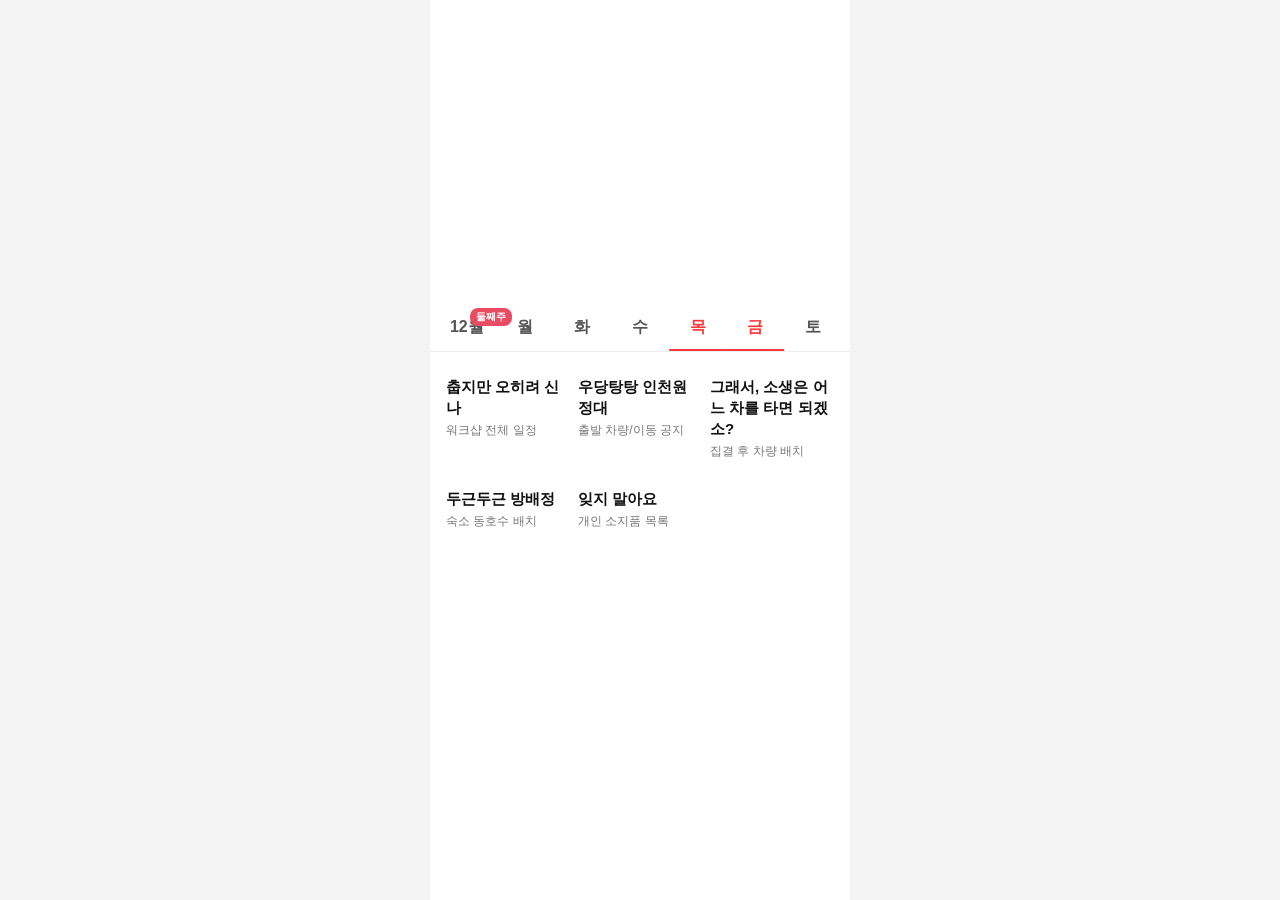
==== index.html @ d111daac "Add workshop notice website" ====
<!doctype html>
<html lang="ko">
<head>
  <meta charset="UTF-8" />
  <meta name="viewport" content="width=device-width, initial-scale=1.0" />
  <title>B world 웹툰</title>
  <link rel="stylesheet" href="./style.css" />
</head>
<body>
    <main class="container">
        <section class="hero" aria-label="추천 작품"></section>
    <nav class="tabs" aria-label="카테고리">
      <button class="tab rank"><span class="date">12월</span>
        <span class="count-badge">둘째주</span>
    </button>
      <button class="tab"><span class="date">월</span></button>
      <button class="tab"><span class="date">화</span></button>
      <button class="tab"><span class="date">수</span></button>
      <button class="tab active"><span class="date">목</span></button>
      <button class="tab active"><span class="date">금</span></button>
      <button class="tab"><span class="date">토</span></button>
    </nav>

    <section class="grid" aria-label="추천 웹툰">
      <a class="card" href="./detail.html?id=1">
        <img class="card-image" src="./img/thumb_01.png" alt="" />
        <h3 class="title">춥지만 오히려 신나</h3>
        <p class="subtitle">워크샵 전체 일정</p>
      </a>
      <a class="card" href="./detail.html?id=2">
        <img class="card-image" src="./img/thumb_02.png" alt="" />
        <h3 class="title">우당탕탕 인천원정대</h3>
        <p class="subtitle">출발 차량/이동 공지</p>
      </a>
      <a class="card" href="./detail.html?id=3">
        <img class="card-image" src="./img/thumb_03.png" alt="" />
        <h3 class="title">그래서, 소생은 어느 차를 타면 되겠소?</h3>
        <p class="subtitle">집결 후 차량 배치</p>
      </a>
      <a class="card" href="./detail.html?id=4">
        <img class="card-image" src="./img/thumb_04.png" alt="" />
        <h3 class="title">두근두근 방배정</h3>
        <p class="subtitle">숙소 동호수 배치</p>
      </a>
      <a class="card" href="./detail.html?id=5">
        <img class="card-image" src="./img/thumb_05.png" alt="" />
        <h3 class="title">잊지 말아요</h3>
        <p class="subtitle">개인 소지품 목록</p>
      </a>

    </section>
  </main>
</body>
</html>
---- style.css ----
:root {
      font-family: -apple-system, BlinkMacSystemFont, "Apple SD Gothic Neo", "Noto Sans KR", sans-serif;
      color: #111;
      background: #f3f3f3;
    }

    * { box-sizing: border-box; }

    body {
      margin: 0;
      min-width: 320px;
      background: #f3f3f3;
    }

    .container,
    .container_detail {
      width: 100%;
      max-width: 420px;
      min-height: 100vh;
      margin: 0 auto;
      overflow: hidden;
      background: #fff;
    }

    .hero {
      position: relative;
      display: block;
      width: 100%;
      height: 304px;
      overflow: hidden;
      object-fit: cover;
      background-image: url('./img/key_visual.png');
      background-size: cover;
      padding: 70px 16px 0 16px;
    }

    .hero-badge {
      position: absolute;
      left: 142px;
      top: 14px;
      z-index: 2;
      min-width: 106px;
      height: 34px;
      display: grid;
      place-items: center;
      padding: 0 10px;
      color: #eadbb7;
      font-family: Georgia, "Times New Roman", serif;
      font-size: 16px;
      letter-spacing: -1px;
      border: 1px solid rgba(236, 216, 169, .75);
      background: rgba(45, 49, 75, .78);
      transform: rotate(-2deg);
      /* box-shadow: 0 2px 8px rgba(0,0,0,.12); */
    }


    .tabs {
      position: relative;
      height: 48px;
      display: flex;
      align-items: flex-end;
      justify-content: center;
      border-bottom: 1.5px solid #eee;
      background: #fff;
      gap: 0px;
      padding: 0 8px;
    }

    .tab {
      position: relative;
      height: 100%;
      width: 100%;
      display: flex;
      align-items: flex-end;
      justify-content: center;
      align-items: center;  
      border: 0;
      background: transparent;
      color: #555;
      font-size: 16px;
      font-weight: 700;
    }

    .tab.active {
      color: #FC3A3E;
    }

    .tab.active::after {
      content: "";
      position: absolute;
      left: 50%;
      bottom: 0px;
      width: 100%;
      height: 2px;
      background: #FC3A3E;
      transform: translateX(-50%);
    }

    .tab .icon {
      position: absolute;
      top: 1px;
      font-size: 16px;
      line-height: 1;
    }

    .tab.home .icon { color: #3a78c7; }
    .tab.rank .icon { color: #4a8cda; }

    .count-badge {
      position: absolute;
      top: 4px;
      right: -16px;
      width: auto;
      height: auto;
      display: grid;
      place-items: center;
      border-radius: 8px;
      background: #eb4b62;
      color: #fff;
      font-size: 10px;
      line-height: 1;
      padding: 4px 6px 4px 6px;
    }

    .grid {
      display: grid;
      grid-template-columns: repeat(3, 1fr);
      column-gap: 8px;
      row-gap: 20px;
      padding: 16px 16px 72px;
      background: #fff;
    }

    .card {
      display: block;
      color: inherit;
      text-decoration: none;
      width: 100%;
      min-width: 0;
      cursor: pointer;
    }

    .card:focus-visible, .back-link:focus-visible {
      outline: 3px solid #FC3A3E;
      outline-offset: 3px;
      border-radius: 6px;
    }

    .detail-nav {
      display: grid;
      grid-template-columns: 52px minmax(0, 1fr) 52px;
      align-items: center;
      height: 52px;
      border-bottom: 1px solid #eee;
      background: #fff;
    }
    .back-link {
      display: flex;
      align-items: center;
      justify-content: center;
      width: 52px;
      height: 52px;
      color: #111;
      text-decoration: none;
    }
    .detail-title {
      min-width: 0;
      margin: 0;
      overflow: hidden;
      font-size: 16px;
      font-weight: 600;
      line-height: 1.4;
      text-align: center;
      text-overflow: ellipsis;
      white-space: nowrap;
    }
    .detail-image { display: block; width: 100%; height: auto; ; }
    .detail-image[hidden] { display: none; }

    .card-image {
      display: block;
      width: 100%;
      max-width: 390px;
      height: auto;
      overflow: hidden;
      border-radius: 6px;
      background: #ddd;
      gap: 4px;
    }
    .title {
      height: auto;
      margin-top: 8px;
      margin-bottom: 4px;
      font-size: 15px;
      font-weight: 600;
      line-height: 1.4;
    }

    .subtitle {
      margin: 0;
      color: #777;
      font-size: 12px;
      line-height: 1.4;
      white-space: nowrap;
    }

    @media (max-width: 389px) {
      .hero { height: 44vw; max-height: 174px; }
      .tabs { height: 14vw; max-height: 54px; }
    }
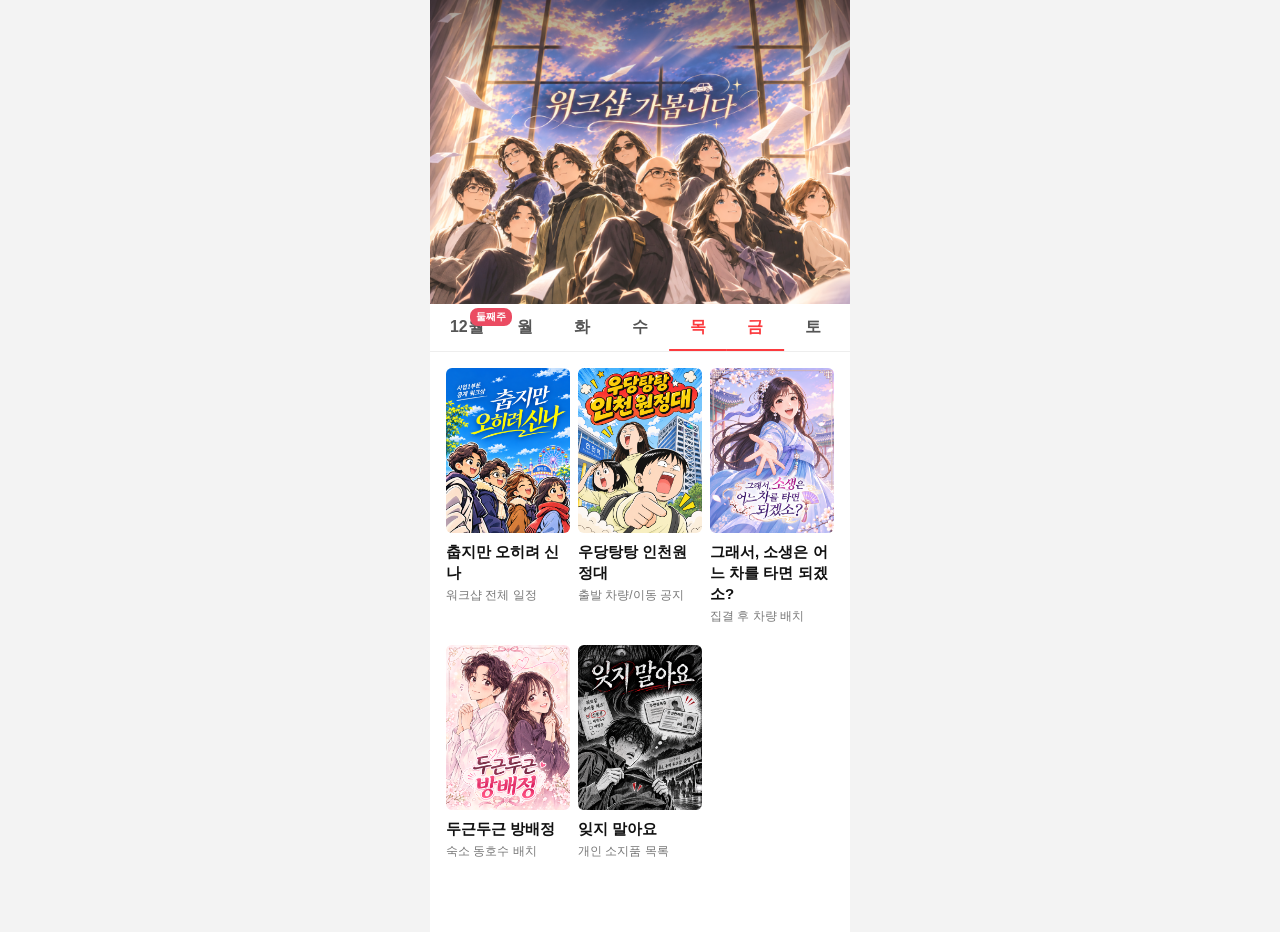
==== commit dba09578: "워크샵 안내 사이트 추가" ====
--- a/index.html
+++ b/index.html
@@ -3,7 +3,7 @@
 <head>
   <meta charset="UTF-8" />
   <meta name="viewport" content="width=device-width, initial-scale=1.0" />
-  <title>B world 웹툰</title>
+  <title>워크샵 가봅시다</title>
   <link rel="stylesheet" href="./style.css" />
 </head>
 <body>
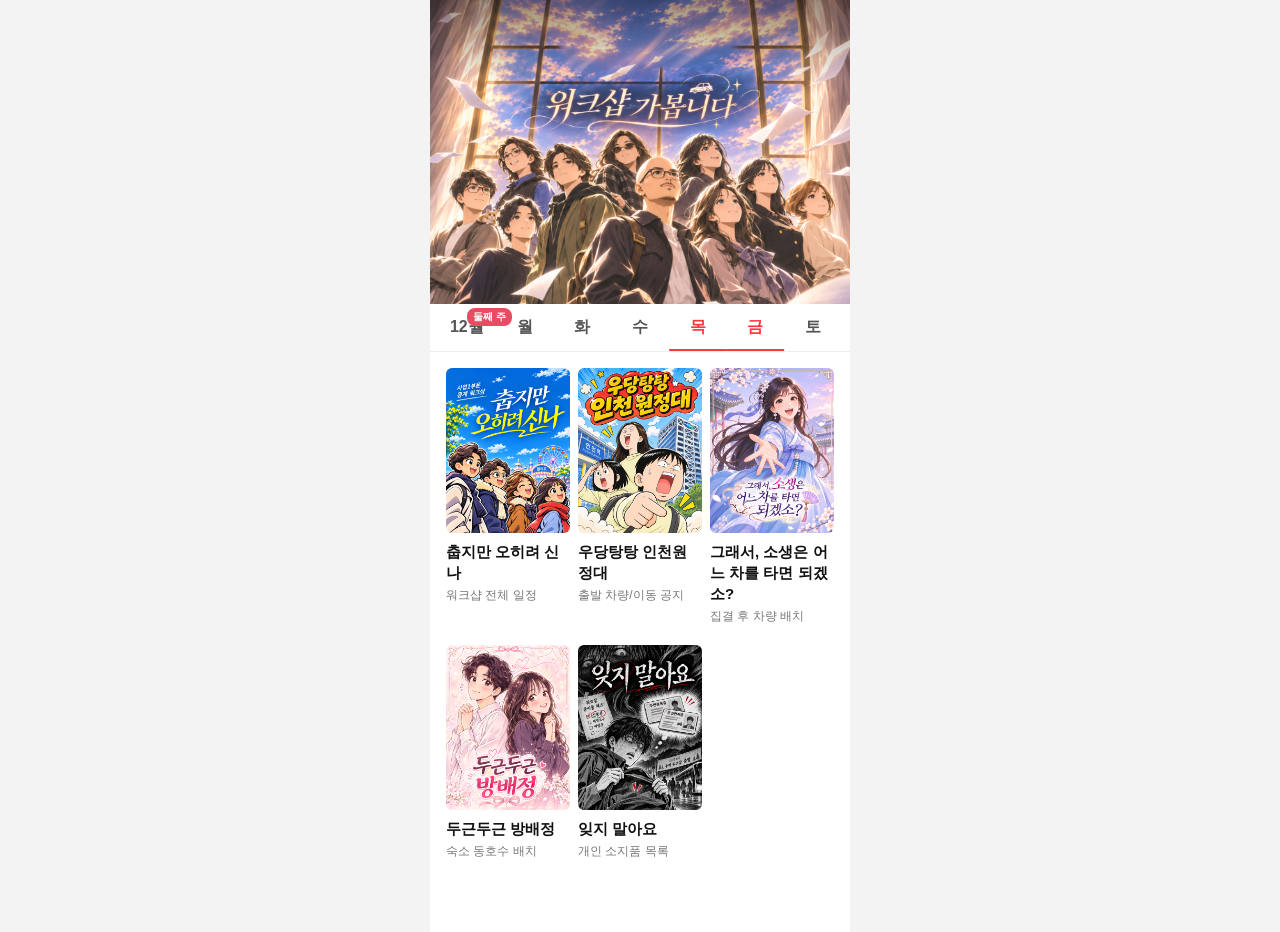
==== commit ad8bd027: "update" ====
--- a/index.html
+++ b/index.html
@@ -11,7 +11,7 @@
         <section class="hero" aria-label="추천 작품"></section>
     <nav class="tabs" aria-label="카테고리">
       <button class="tab rank"><span class="date">12월</span>
-        <span class="count-badge">둘째주</span>
+        <span class="count-badge">둘째 주</span>
     </button>
       <button class="tab"><span class="date">월</span></button>
       <button class="tab"><span class="date">화</span></button>
--- a/style.css
+++ b/style.css
@@ -20,6 +20,8 @@
       margin: 0 auto;
       overflow: hidden;
       background: #fff;
+      padding: 52px, 0;
+      
     }
 
     .hero {
@@ -149,6 +151,10 @@
 
     .detail-nav {
       display: grid;
+      position: fixed;
+      top: 0;
+      width: 100%;
+      max-width: 420px;
       grid-template-columns: 52px minmax(0, 1fr) 52px;
       align-items: center;
       height: 52px;
@@ -175,7 +181,12 @@
       text-overflow: ellipsis;
       white-space: nowrap;
     }
-    .detail-image { display: block; width: 100%; height: auto; ; }
+    .detail-image {
+      display: block; 
+      width: 100%; 
+      height: auto;  
+      margin-top: 52px;
+    }
     .detail-image[hidden] { display: none; }
 
     .card-image {
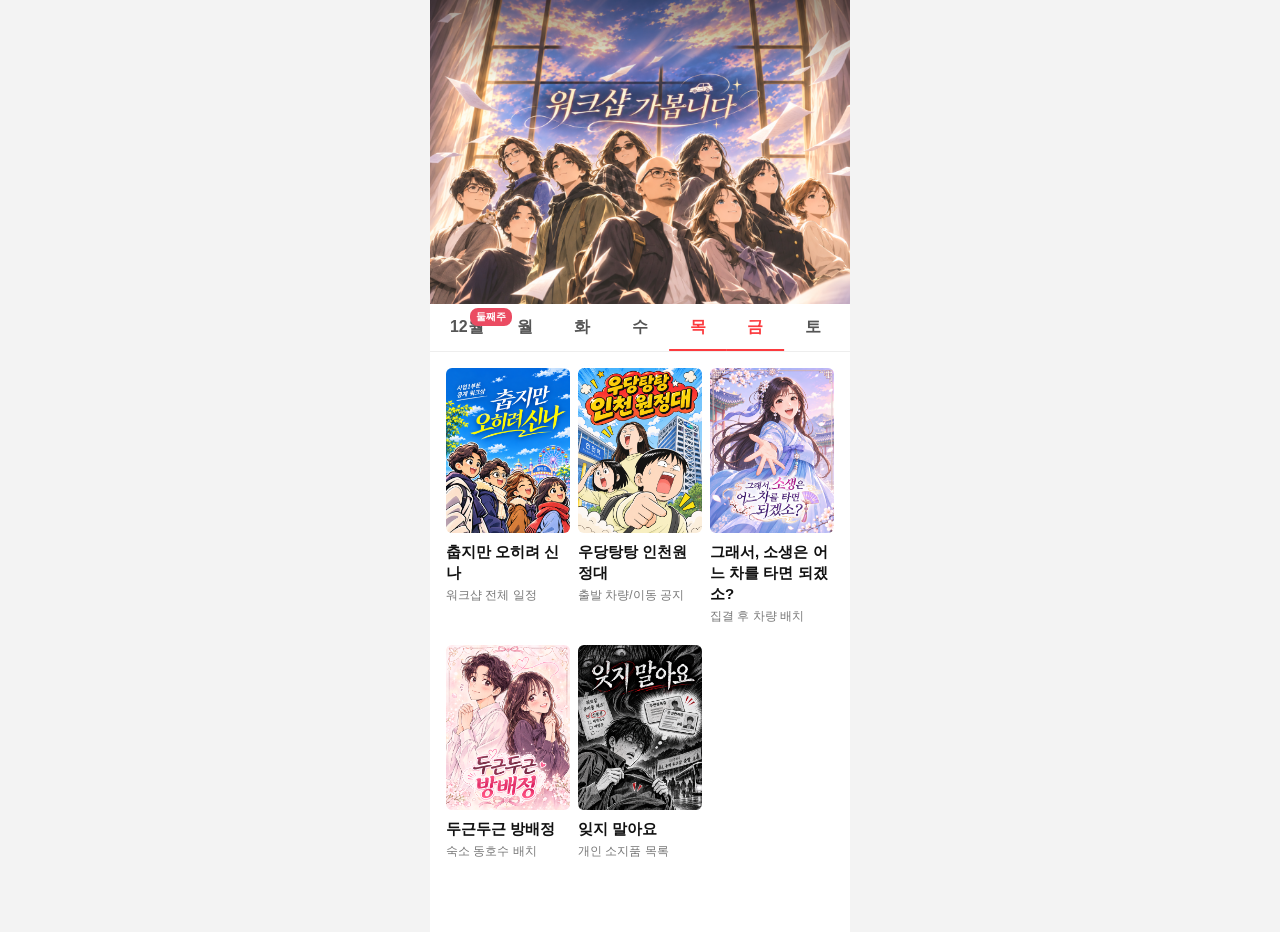
==== commit 2a402b43: "Update workshop page title" ====
--- a/index.html
+++ b/index.html
@@ -11,7 +11,7 @@
         <section class="hero" aria-label="추천 작품"></section>
     <nav class="tabs" aria-label="카테고리">
       <button class="tab rank"><span class="date">12월</span>
-        <span class="count-badge">둘째 주</span>
+        <span class="count-badge">둘째주</span>
     </button>
       <button class="tab"><span class="date">월</span></button>
       <button class="tab"><span class="date">화</span></button>
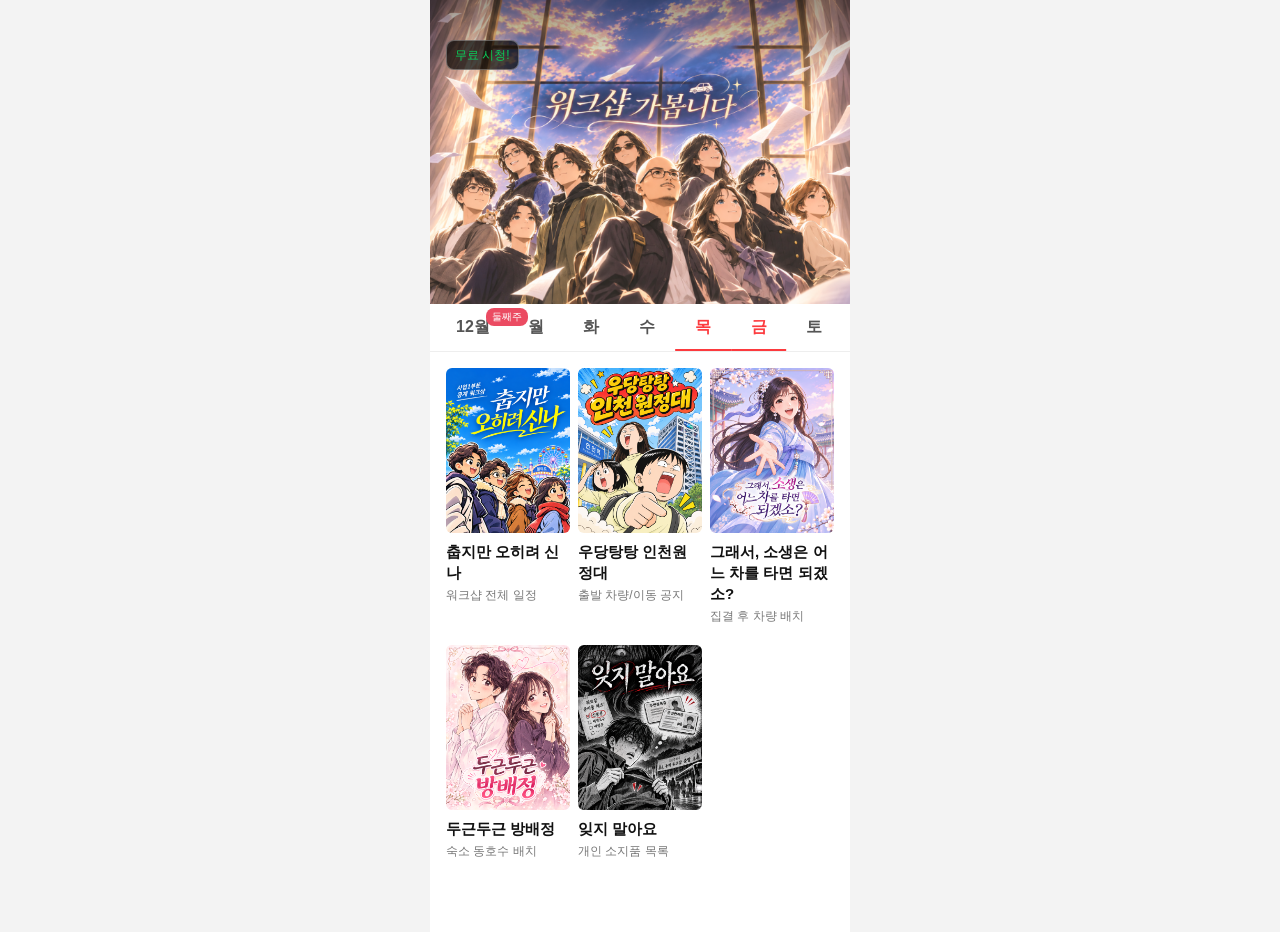
==== commit 6a5acb37: "badge update" ====
--- a/index.html
+++ b/index.html
@@ -8,7 +8,9 @@
 </head>
 <body>
     <main class="container">
-        <section class="hero" aria-label="추천 작품"></section>
+        <section class="hero" aria-label="추천 작품">
+            <div class="hero-badge"><span class="hero-badge-text">무료 시청!</span></div>
+        </section>
     <nav class="tabs" aria-label="카테고리">
       <button class="tab rank"><span class="date">12월</span>
         <span class="count-badge">둘째주</span>
--- a/style.css
+++ b/style.css
@@ -37,23 +37,27 @@
     }
 
     .hero-badge {
-      position: absolute;
-      left: 142px;
-      top: 14px;
+      width:auto;
+      height:auto;
+      display: flex;
+      align-items: center;
+      justify-content:center;
+      position: absolute;
+      left: 16px;
+      top: 40px;
       z-index: 2;
-      min-width: 106px;
-      height: 34px;
-      display: grid;
-      place-items: center;
-      padding: 0 10px;
-      color: #eadbb7;
-      font-family: Georgia, "Times New Roman", serif;
-      font-size: 16px;
-      letter-spacing: -1px;
-      border: 1px solid rgba(236, 216, 169, .75);
-      background: rgba(45, 49, 75, .78);
-      transform: rotate(-2deg);
-      /* box-shadow: 0 2px 8px rgba(0,0,0,.12); */
+      background: rgba(0,0,0,0.7);
+      padding: 8px;
+      border-radius: 8px; 
+      border: 0.5px solid rgba(255,255,255,0.3);
+    }
+
+    .hero-badge-text {
+      color: #09CE5A;
+      font-size: 12px;
+      position:relative;
+      font-weight: 300;
+      line-height: 12px;
     }
 
 
@@ -84,6 +88,11 @@
       font-weight: 700;
     }
 
+    .tabs > .tab:first-child {
+      width: 70px;
+      flex: 0 0 70px;
+    }
+
     .tab.active {
       color: #FC3A3E;
     }
@@ -108,11 +117,10 @@
 
     .tab.home .icon { color: #3a78c7; }
     .tab.rank .icon { color: #4a8cda; }
-
     .count-badge {
       position: absolute;
       top: 4px;
-      right: -16px;
+      right: -20px;
       width: auto;
       height: auto;
       display: grid;
@@ -122,6 +130,7 @@
       color: #fff;
       font-size: 10px;
       line-height: 1;
+      font-weight: 300;
       padding: 4px 6px 4px 6px;
     }
 
@@ -218,5 +227,5 @@
 
     @media (max-width: 389px) {
       .hero { height: 44vw; max-height: 174px; }
-      .tabs { height: 14vw; max-height: 54px; }
-    }
+      .tabs {  height: 14vw; max-height: 54px; }
+    }
